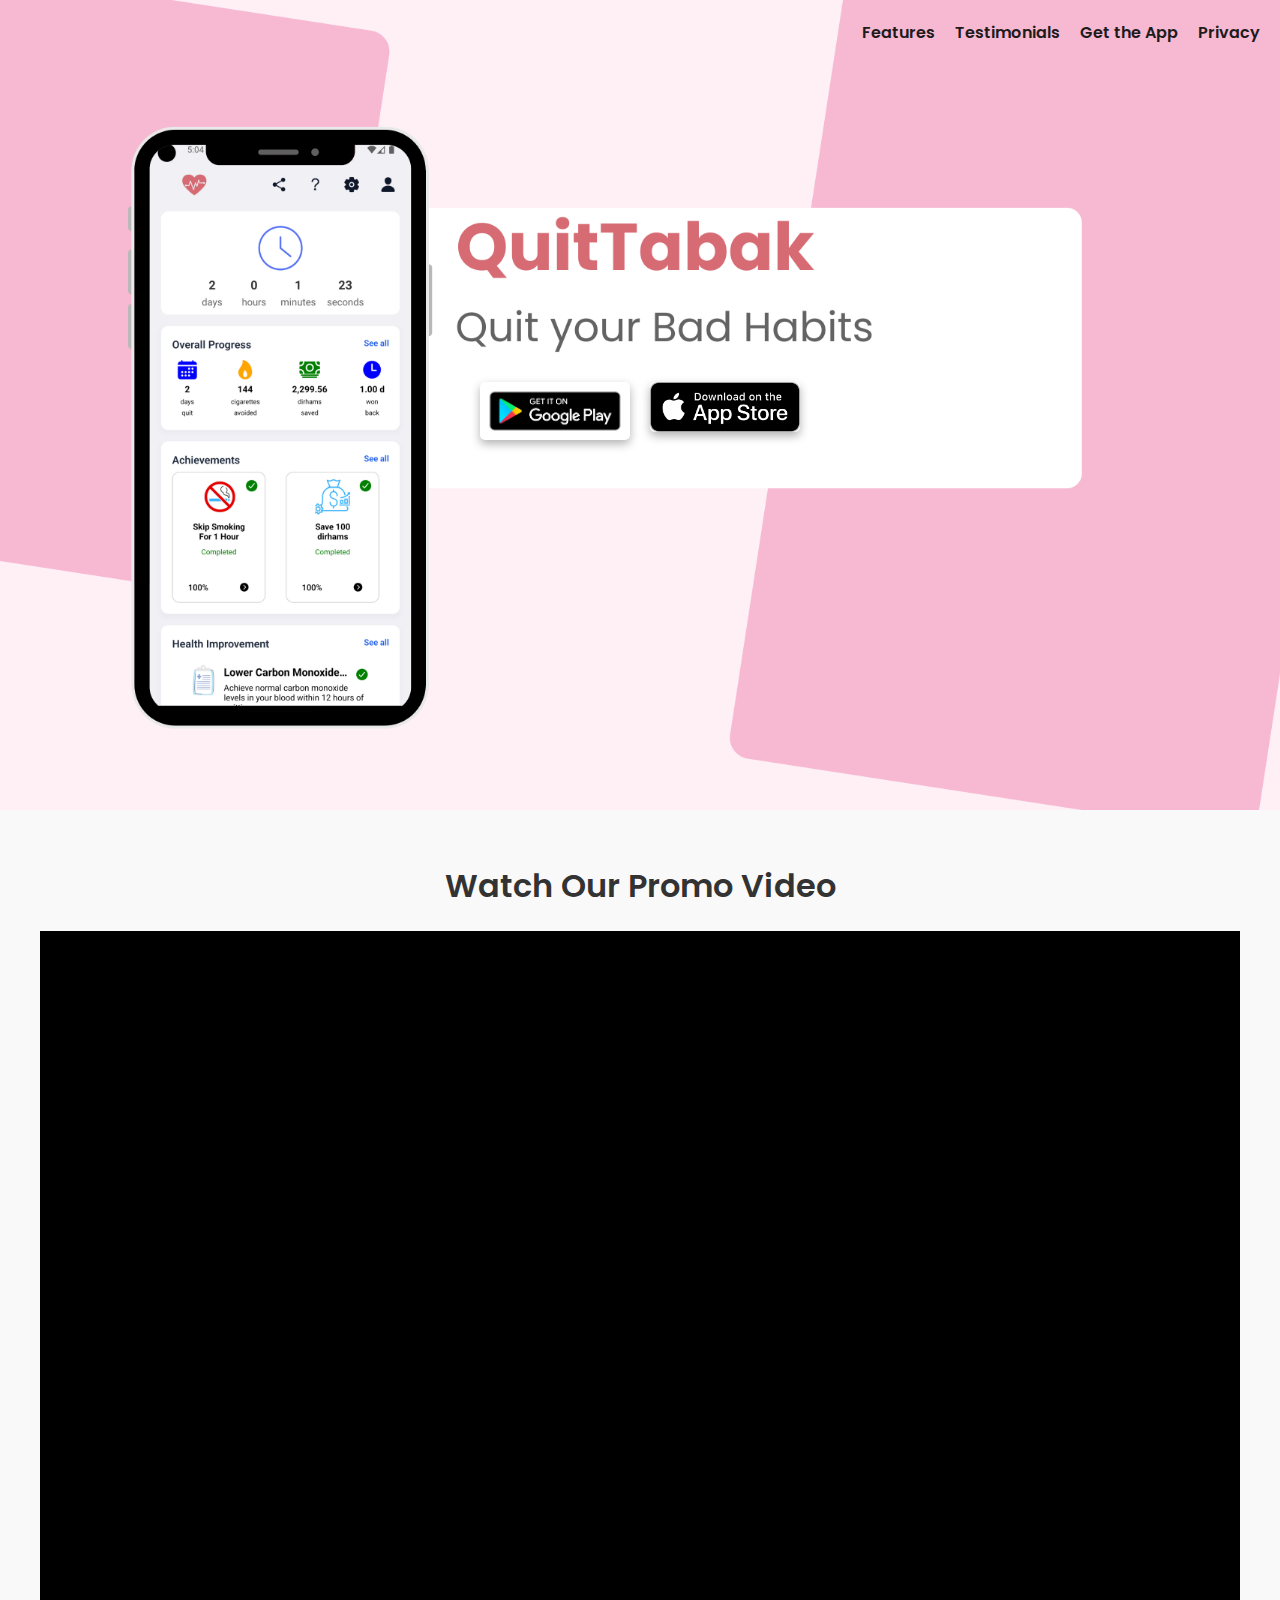
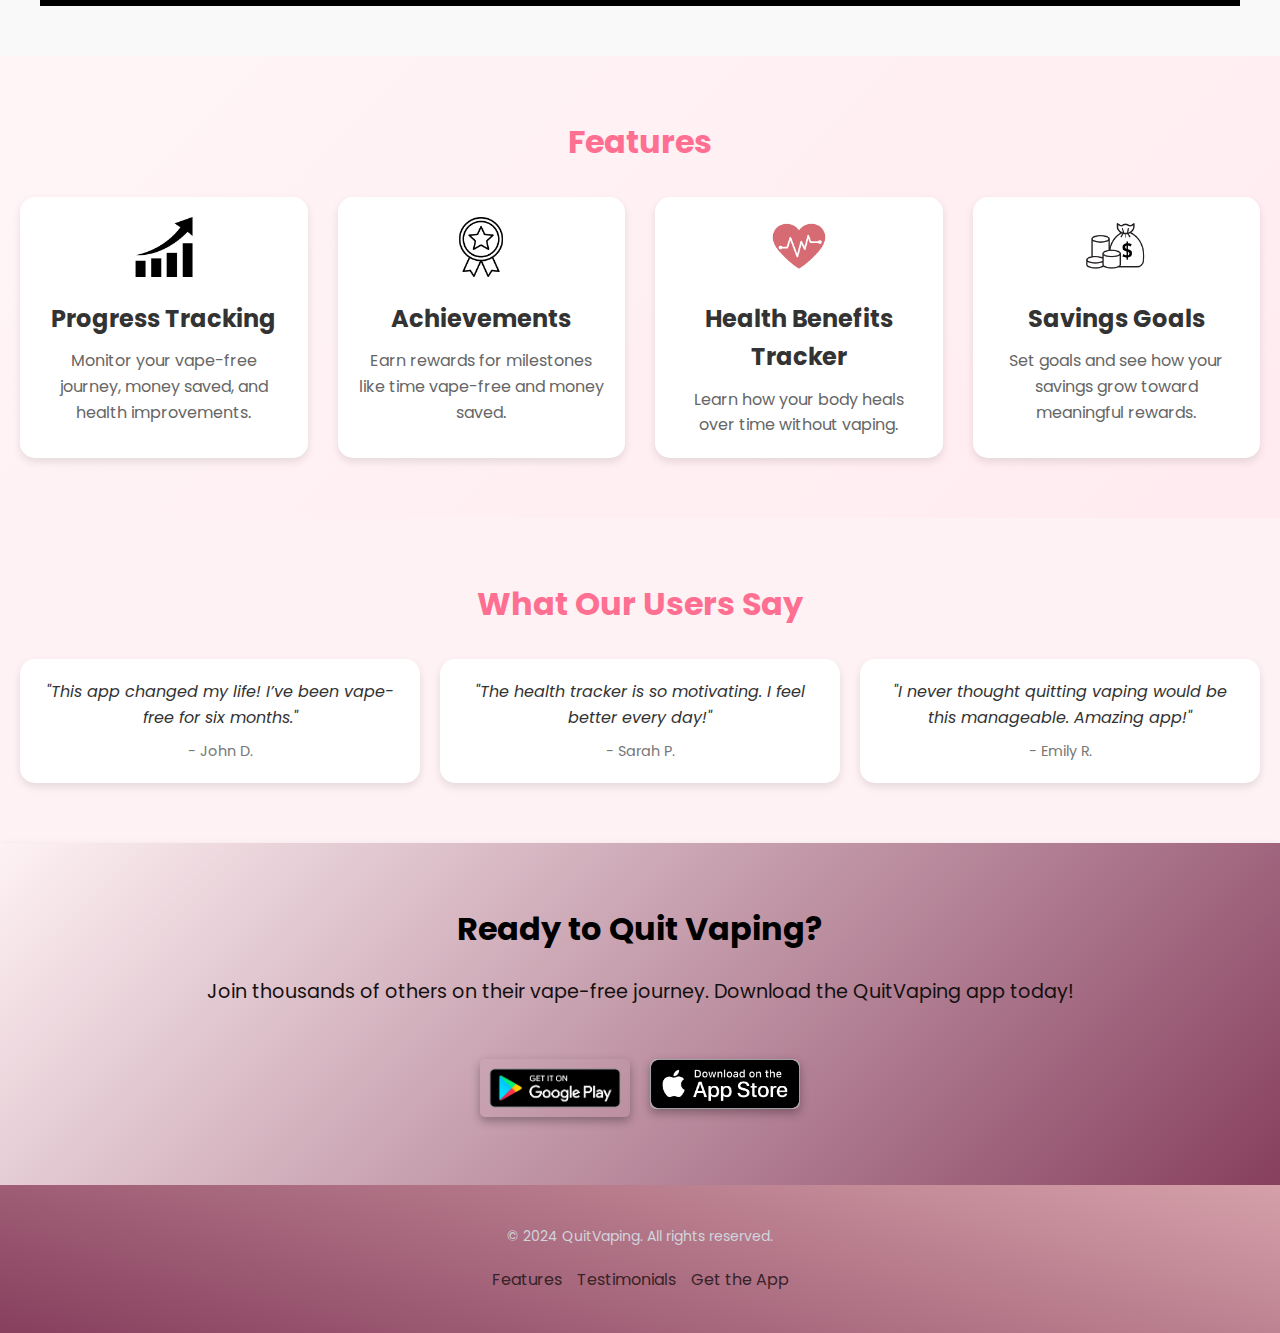
==== index.html @ b0939770 "initial" ====
<!DOCTYPE html>
<html lang="en">

<head>
  <meta charset="UTF-8">
  <meta name="viewport" content="width=device-width, initial-scale=1.0">
  <meta name="description"
    content="QuitVaping - Break free from vaping with progress tracking, achievements, and community support. Start your journey to a healthier life today.">
  <meta name="keywords" content="quit vaping, vaping cessation, stop vaping, motivational app, health tracker">
  <meta name="author" content="QuitVaping">
  <meta property="og:type" content="website">
  <meta property="og:title" content="QuitVaping - Start Your Vape-Free Journey">
  <meta property="og:description"
    content="Track your progress, achieve milestones, and connect with a support community. Quit vaping for good.">
  <meta property="og:image" content="images/app-image.jpg">
  <meta property="og:url" content="quitvaping.missingapps.com">
  <title>QuitVaping - Your Path to a Vape-Free Life</title>
  <link rel="stylesheet" href="styles.css">
  <link rel="icon" href="./images/appLogoBig.png" type="image/x-icon">
  <link href="https://fonts.googleapis.com/css2?family=Poppins:wght@400;600&display=swap" rel="stylesheet">
</head>

<body>
  <!-- Header Section -->
  <header class="header">
    <div class="header-overlay">
      <nav class="navbar">
        <div class="logo">
        </div>
        <ul class="nav-links">
          <li><a href="#features">Features</a></li>
          <li><a href="#testimonials">Testimonials</a></li>
          <li><a href="#cta">Get the App</a></li>
          <li><a href="policy.html">Privacy</a></li>
        </ul>
      </nav>
      <div class="header-content">
        <div class="download-buttons">
          <a href="https://play.google.com/store/apps/details?id=com.missingapps.quitvaping" target="_blank"
            aria-label="Download on Google Play">
            <img src="./images/playstore-icon.png" alt="Get it on Google Play">
          </a>
          <a href="https://apps.apple.com/us/app/quit-vaping-app/id1234567890" target="_blank"
            aria-label="Download on App Store">
            <img src="./images/appstore-icon.png" alt="Download on the App Store">
          </a>
        </div>
      </div>
    </div>
  </header>

  <!-- Video Promo Section -->
  <section id="promo-video" class="promo-video">
    <div class="container">
      <h2 class="section-title">Watch Our Promo Video</h2>
      <div class="video-wrapper">
        <iframe width="560" height="315" src="https://www.youtube.com/embed/Z395ICNd5qQ" title="Quit Vaping App Promo"
          frameborder="0"
          allow="accelerometer; autoplay; clipboard-write; encrypted-media; gyroscope; picture-in-picture"
          allowfullscreen>
        </iframe>
      </div>
    </div>
  </section>

  <!-- Features Section -->
  <section id="features" class="features">
    <div class="container">
      <h2 class="section-title">Features</h2>
      <div class="feature-grid">
        <div class="feature-card">
          <img src="images/icons/2.png" alt="Progress Tracking Icon" />
          <h3>Progress Tracking</h3>
          <p>Monitor your vape-free journey, money saved, and health improvements.</p>
        </div>
        <div class="feature-card">
          <img src="images/icons/1.png" alt="Achievements Icon" />
          <h3>Achievements</h3>
          <p>Earn rewards for milestones like time vape-free and money saved.</p>
        </div>
        <div class="feature-card">
          <img src="images/icons/3.png" alt="Health Benefits Icon" />
          <h3>Health Benefits Tracker</h3>
          <p>Learn how your body heals over time without vaping.</p>
        </div>
        <div class="feature-card">
          <img src="images/icons/4.png" alt="Savings Goals Icon" />
          <h3>Savings Goals</h3>
          <p>Set goals and see how your savings grow toward meaningful rewards.</p>
        </div>
      </div>
    </div>
  </section>

  <!-- Testimonials Section -->
  <section id="testimonials" class="testimonials">
    <div class="container">
      <h2 class="section-title">What Our Users Say</h2>
      <div class="testimonial-grid">
        <div class="testimonial-card">
          <p>"This app changed my life! I’ve been vape-free for six months."</p>
          <span>- John D.</span>
        </div>
        <div class="testimonial-card">
          <p>"The health tracker is so motivating. I feel better every day!"</p>
          <span>- Sarah P.</span>
        </div>
        <div class="testimonial-card">
          <p>"I never thought quitting vaping would be this manageable. Amazing app!"</p>
          <span>- Emily R.</span>
        </div>
      </div>
    </div>
  </section>

  <!-- Call-to-Action Section -->
  <section id="cta" class="cta">
    <div class="container">
      <h2 class="cta-title">Ready to Quit Vaping?</h2>
      <p>Join thousands of others on their vape-free journey. Download the QuitVaping app today!</p>
      <div class="cta-buttons">
        <div class="download-buttons">
          <a href="https://play.google.com/store/apps/details?id=com.missingapps.quitvaping" target="_blank"
            aria-label="Download on Google Play">
            <img src="./images/playstore-icon.png" alt="Get it on Google Play">
          </a>
          <a href="https://apps.apple.com/us/app/quit-vaping-app/id1234567890" target="_blank"
            aria-label="Download on App Store">
            <img src="./images/appstore-icon.png" alt="Download on the App Store">
          </a>
        </div>
      </div>
    </div>
  </section>

  <!-- Footer Section -->
  <footer class="footer">
    <div class="container">
      <p>&copy; 2024 QuitVaping. All rights reserved.</p>
      <ul class="footer-links">
        <li><a href="#features">Features</a></li>
        <li><a href="#testimonials">Testimonials</a></li>
        <li><a href="#cta">Get the App</a></li>
      </ul>
    </div>
  </footer>

  <script src="script.js"></script>
</body>

</html>
---- styles.css ----
/* General Reset */
* {
  margin: 0;
  padding: 0;
  box-sizing: border-box;
}

body {
  font-family: 'Poppins', sans-serif;
  line-height: 1.6;
  background: #fef2f4;
  color: #333;
  scroll-behavior: smooth;
  overflow-x: hidden;
}

/* Header Section */
.header {
  position: relative;
  height: 90vh;
  background-image: url('./images/bg3-web.png');
  background-size: cover;
  background-position: center;
  display: flex;
  align-items: center;
  justify-content: center;
  color: white;
  text-align: center;
}

.header-overlay {
  width: 100%;
  height: 100%;
  padding: 20px;
  display: flex;
  flex-direction: column;
  justify-content: space-around;
  background: rgba(0, 0, 0, 00); /* Semi-transparent overlay */
}

.navbar {
  display: flex;
  justify-content: space-between;
  align-items: center;
  padding: 20px 40px;
  position: absolute;
  top: 0;
  width: 100%;
  z-index: 10;
}

.navbar .logo {
  font-size: 1.8rem;
  font-weight: 700;
  text-transform: uppercase;
  color: #fff;
}

.nav-links {
  list-style: none;
  display: flex;
  gap: 20px;
}

.nav-links li a {
  text-decoration: none;
  color: #1e1b1b;
  font-size: 1rem;
  font-weight: 600;
  transition: color 0.3s ease;
}

.nav-links li a:hover {
  color: #ff6f91;
}

.download-buttons {
  display: flex;
  justify-content: center;
  gap: 20px;
  margin-top: 20px;
}

.download-buttons img {
  width: 130px;
  transition: transform 0.3s ease;
}

.download-buttons img:hover {
  transform: scale(1.1);
}

/* Features Section */
.features {
  background: linear-gradient(135deg, #fff5f7, #ffebf0);
  padding: 60px 20px;
  text-align: center;
}

.features .section-title {
  font-size: 2rem;
  font-weight: 700;
  margin-bottom: 30px;
  color: #ff6f91;
}

.feature-grid {
  display: grid;
  grid-template-columns: repeat(auto-fit, minmax(250px, 1fr));
  gap: 30px;
}

.feature-card {
  background: white;
  padding: 20px;
  border-radius: 15px;
  box-shadow: 0 4px 8px rgba(0, 0, 0, 0.1);
  text-align: center;
  transition: transform 0.3s ease, box-shadow 0.3s ease;
}

.feature-card:hover {
  transform: translateY(-10px);
  box-shadow: 0 8px 16px rgba(0, 0, 0, 0.2);
}

.feature-card img {
  width: 60px;
  margin-bottom: 15px;
}

.feature-card h3 {
  font-size: 1.5rem;
  margin-bottom: 10px;
  color: #333;
}

.feature-card p {
  font-size: 1rem;
  color: #666;
}

/* Testimonials Section */
.testimonials {
  background: #fef2f4;
  padding: 60px 20px;
  text-align: center;
}

.testimonials .section-title {
  font-size: 2rem;
  font-weight: 700;
  margin-bottom: 30px;
  color: #ff6f91;
}

.testimonial-grid {
  display: grid;
  grid-template-columns: repeat(auto-fit, minmax(250px, 1fr));
  gap: 20px;
}

.testimonial-card {
  background: white;
  padding: 20px;
  border-radius: 15px;
  box-shadow: 0 4px 8px rgba(0, 0, 0, 0.1);
}

.testimonial-card p {
  font-style: italic;
  font-size: 1rem;
  color: #333;
}

.testimonial-card span {
  display: block;
  margin-top: 10px;
  font-size: 0.9rem;
  color: #777;
}

/* Footer Section */
.footer {
  background: linear-gradient(195deg,  #d5a0a9,#87405e);
  color: #fff;
  padding: 30px 20px;
  text-align: center;
}

.footer-links {
  list-style: none;
  display: flex;
  justify-content: center;
  gap: 15px;
  margin-top: 15px;
}

.footer-links li a {
  color: #000000;
  text-decoration: none;
  font-size: 1rem;
}

.footer-links li a:hover {
  color: #ff9fad;
}

/* Media Queries */
@media (max-width: 1024px) {
  .navbar {
    flex-direction: column;
    align-self: center;
  }

  .nav-links {
    flex-direction: column;
    align-items: center;
  }

  .download-buttons {
    margin-top: 0px;
  }
  .header {
    position: relative;
    height: 90vh;
    background-image: url('./images/bg-phone.png');
    background-size: cover;
    background-position: center;
    display: flex;
    align-items: center;
    justify-content: center;
    color: white;
    text-align: center;
}
}

/* Call-to-Action Section */
.cta {
  
/*   background: #fce7eb; /* Eye-catching gradient */ 
  background: linear-gradient(135deg,  #fef2f4, #87405e);
  color: white;
  padding: 60px 20px;
  text-align: center;
  border-radius: 0px;
  margin: 0px auto; /* Adds space around the section */
  box-shadow: 0 4px 10px rgba(0, 0, 0, 0.1); /* Soft shadow */
}

.cta-title {
  font-size: 2rem;
  font-weight: 700;
  margin-bottom: 20px;
  color: #000;
}

.cta p {
  font-size: 1.2rem;
  margin-bottom: 30px;
  line-height: 1.8;
  color: #141010;
}

.cta-buttons {
  display: flex;
  justify-content: center;
  gap: 20px;
  flex-wrap: wrap; /* Ensures buttons wrap on smaller screens */
}

.cta-buttons .btn {
  padding: 15px 30px;
  font-size: 1rem;
  font-weight: 600;
  text-transform: uppercase;
  border-radius: 5px;
  text-decoration: none;
  transition: all 0.3s ease;
}

.cta-buttons .btn-primary {
  background-color: #0077ff;
  color: white;
  border: none;
}

.cta-buttons .btn-primary:hover {
  background-color: #0056cc;
  transform: scale(1.05);
}

.cta-buttons .btn-secondary {
  background-color: #333;
  color: white;
  border: none;
}

.cta-buttons .btn-secondary:hover {
  background-color: #111;
  transform: scale(1.05);
}

/* Responsive Design */
@media (max-width: 768px) {
  .cta {
    padding: 40px 15px;
  }

  .cta-title {
    font-size: 1.8rem;
  }

  .cta p {
    font-size: 1rem;
  }

  .cta-buttons {
    flex-direction: column;
    gap: 15px;
  }
}

/* Header Content Styles */
.header-content {
  color: white; /* Text color for readability */
  text-align: center;
  padding: 20px;
  border-radius: 10px; /* Soft rounded corners */
  max-width: 600px; /* Limit content width for better readability */
  margin: 0 auto; /* Center the content */

  justify-content: center;
  align-items: center;
}

.header-content h1 {
  font-size: 2.5rem;
  font-weight: 700;
  margin-bottom: 15px;
  text-transform: uppercase;
}

.header-content p {
  font-size: 1.2rem;
  line-height: 1.6;
  margin-bottom: 30px;
}

.download-buttons {
  display: flex;
  justify-content: center;
  gap: 20px; /* Space between buttons */
}

.download-buttons a {
  display: inline-block;
  transition: transform 0.3s ease;
}

.download-buttons a:hover {
  transform: scale(1.1); /* Slight zoom on hover */
}

.download-buttons img {
  width: 150px; /* Standard size for the icons */
  height: auto;
  border-radius: 5px; /* Subtle rounding for a softer look */
  box-shadow: 0 4px 10px rgba(0, 0, 0, 0.3); /* Adds depth */
  transition: transform 0.3s ease, box-shadow 0.3s ease;
}

.download-buttons img:hover {
  transform: scale(1.15); /* Enhanced zoom effect on hover */
  box-shadow: 0 6px 15px rgba(0, 0, 0, 0.5); /* Stronger shadow on hover */
}

/* Responsive Design */
@media (max-width: 768px) {
  .header-content h1 {
    font-size: 2rem;
  }

  .header-content p {
    font-size: 1rem;
  }

  .download-buttons img {
    width: 120px; /* Reduce button size on smaller screens */
  }
}






/* Footer Section */
.footer {
  background-color: #1a1a1a; /* Dark background for contrast */
  color: #f9fafb; /* Light text for readability */
  padding: 40px 20px;
  text-align: center;
  font-size: 14px;
}

.footer .container {
  max-width: 1200px;
  margin: 0 auto;
}

.footer p {
  margin-bottom: 20px;
  font-size: 14px;
  color: #d1d5db; /* Subtle gray for less emphasis */
}

.footer-links {
  list-style: none;
  display: flex;
  justify-content: center;
  flex-wrap: wrap;
  gap: 15px;
  margin: 0;
}

.footer-links li {
  display: inline;
}

.footer-links li a {
  color: #372227; /* Vibrant color for links */
  text-decoration: none;
  font-size: 16px;
  transition: color 0.3s ease;
}

.footer-links li a:hover {
  color: #ff99ac; /* Slightly lighter on hover for visual feedback */
}

.footer-links li a:focus {
  outline: 2px solid #ff6f91; /* Accessibility focus outline */
  outline-offset: 2px;
}

@media (max-width: 768px) {
  .footer-links {
    flex-direction: column; /* Stack links on smaller screens */
    gap: 10px;
  }
}


/* Promo Video Section */
.promo-video {
  padding: 50px 20px;
  background-color: #f9f9f9; /* Light background to distinguish the section */
  text-align: center;
}

.promo-video .container {
  max-width: 1200px;
  margin: 0 auto;
}

.promo-video .section-title {
  font-size: 2rem;
  font-weight: 600;
  color: #333;
  margin-bottom: 20px;
  font-family: 'Poppins', sans-serif;
}

.video-wrapper {
  position: relative;
  padding-bottom: 56.25%; /* 16:9 aspect ratio */
  height: 0;
  overflow: hidden;
  max-width: 100%;
  background-color: #000; /* Background for video loading */
}

.video-wrapper iframe {
  position: absolute;
  top: 0;
  left: 0;
  width: 100%;
  height: 100%;
  border: none;
}
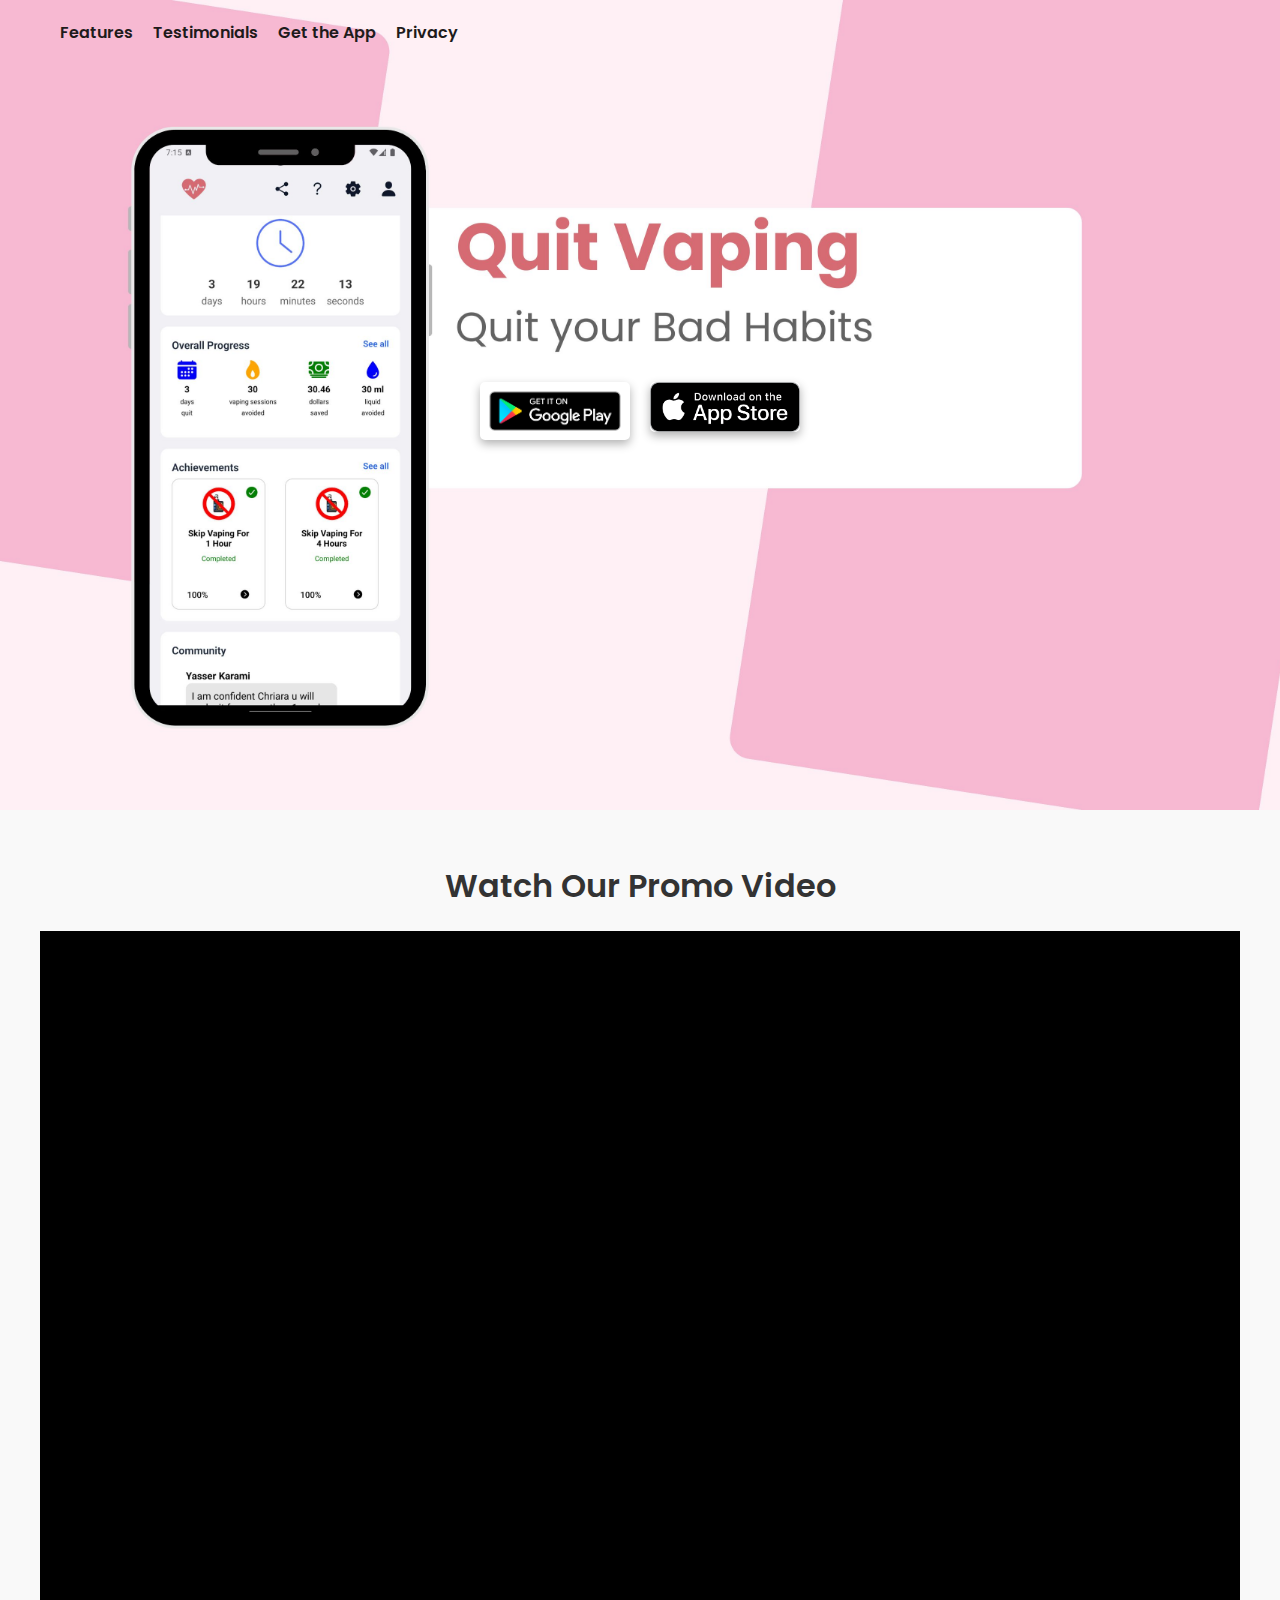
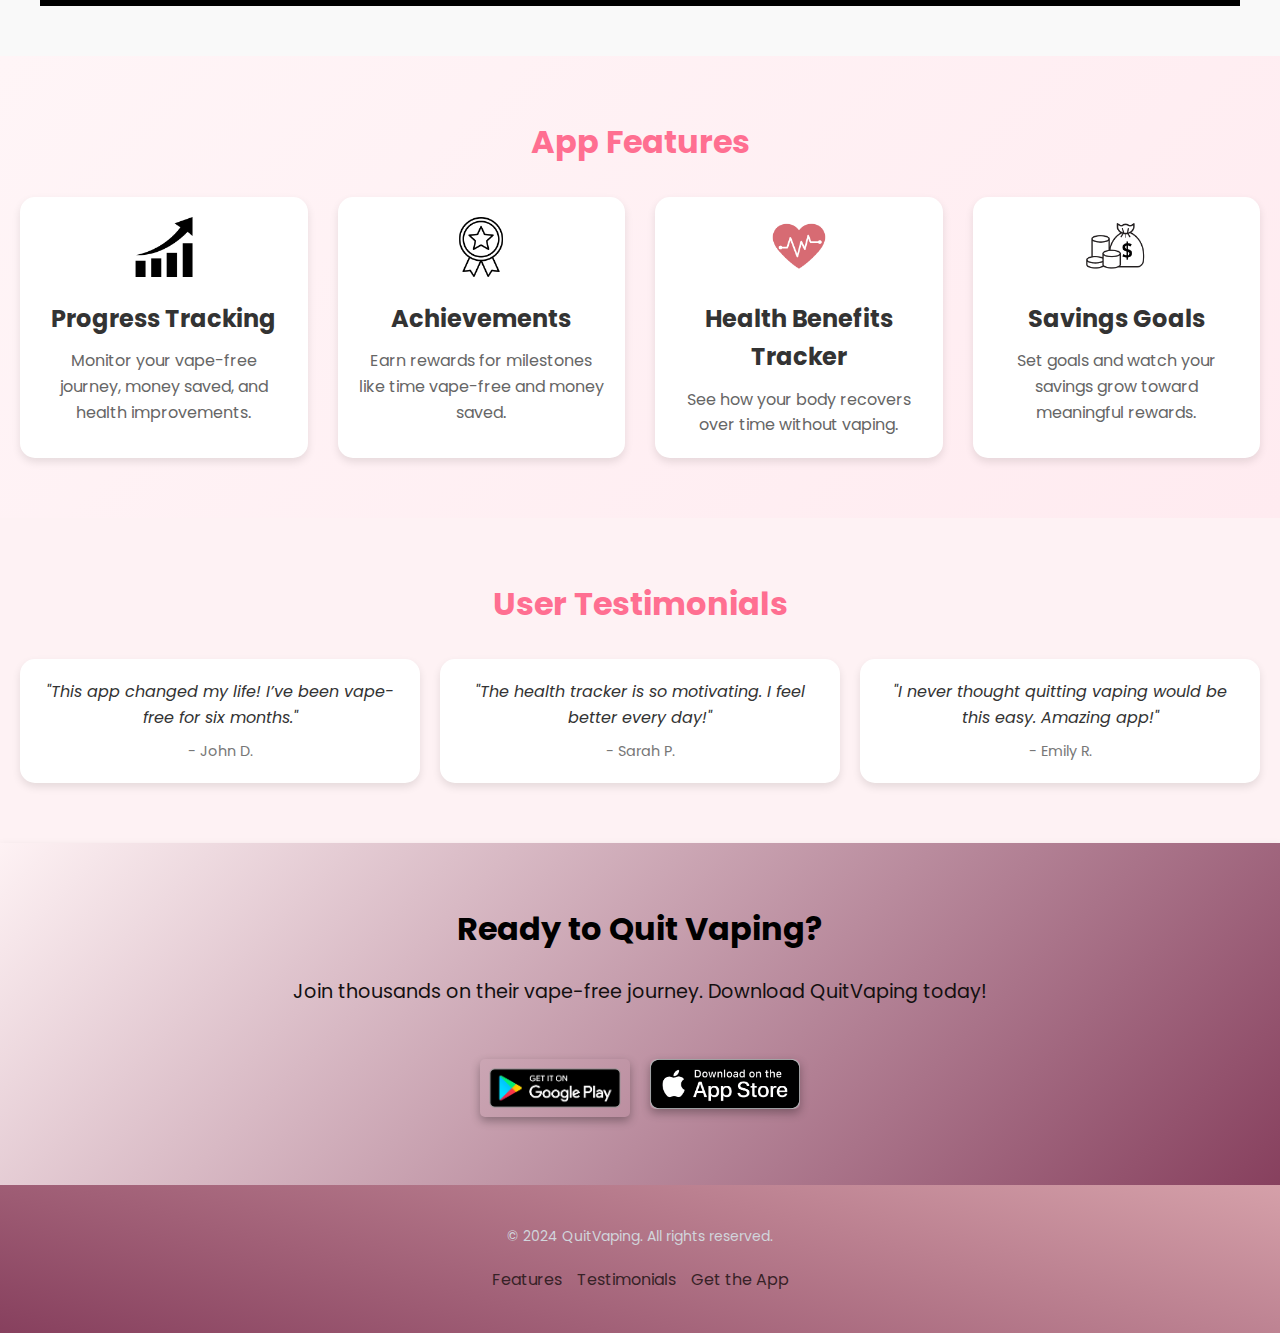
==== commit 2e4c2a07: "ok" ====
--- a/index.html
+++ b/index.html
@@ -4,20 +4,61 @@
 <head>
   <meta charset="UTF-8">
   <meta name="viewport" content="width=device-width, initial-scale=1.0">
+  <meta name="robots" content="index, follow">
   <meta name="description"
-    content="QuitVaping - Break free from vaping with progress tracking, achievements, and community support. Start your journey to a healthier life today.">
-  <meta name="keywords" content="quit vaping, vaping cessation, stop vaping, motivational app, health tracker">
+    content="Quit vaping with QuitVaping - the ultimate app for tracking progress, setting goals, and joining a supportive community. Take control of your health today!">
+  <meta name="keywords"
+    content="quit vaping, vaping cessation, stop vaping, quit nicotine, vape-free,quit vaping mobile app,quit vaping android app,soft quit vaping, smoking cessation app">
   <meta name="author" content="QuitVaping">
+<!-- Open Graph Meta Tags -->
   <meta property="og:type" content="website">
   <meta property="og:title" content="QuitVaping - Start Your Vape-Free Journey">
   <meta property="og:description"
-    content="Track your progress, achieve milestones, and connect with a support community. Quit vaping for good.">
-  <meta property="og:image" content="images/app-image.jpg">
-  <meta property="og:url" content="quitvaping.missingapps.com">
+    content="Track progress, achieve milestones, and join a support community. Quit vaping today.">
+  <meta property="og:image" content="https://quitvaping.missingapps.com/images/app-image.jpg">
+  <meta property="og:url" content="https://quitvaping.missingapps.com">
+
+  <!-- Twitter Meta Tags -->
+  <meta name="twitter:card" content="summary_large_image">
+  <meta name="twitter:title" content="QuitVaping - Your Path to a Vape-Free Life">
+  <meta name="twitter:description"
+    content="Quit vaping with motivation, tracking, and community support. Get started today!">
+  <meta name="twitter:image" content="https://quitvaping.missingapps.com/images/app-image.jpg">
+
   <title>QuitVaping - Your Path to a Vape-Free Life</title>
+<!-- Canonical URL -->
+<link rel="canonical" href="https://quitvaping.missingapps.com">
+
+<!-- Stylesheets -->
   <link rel="stylesheet" href="styles.css">
-  <link rel="icon" href="./images/appLogoBig.png" type="image/x-icon">
+  <link rel="icon" href="images/appLogoBig.png" type="image/x-icon">
   <link href="https://fonts.googleapis.com/css2?family=Poppins:wght@400;600&display=swap" rel="stylesheet">
+<!-- Structured Data (JSON-LD) -->
+<script type="application/ld+json">
+    {
+      "@context": "https://schema.org",
+      "@type": "MobileApplication",
+      "name": "QuitVaping",
+      "operatingSystem": "Android",
+      "applicationCategory": "HealthApplication",
+      "aggregateRating": {
+        "@type": "AggregateRating",
+        "ratingValue": "4.8",
+        "ratingCount": "5000"
+      },
+      "offers": {
+        "@type": "Offer",
+        "price": "0",
+        "priceCurrency": "USD"
+      },
+      "url": "https://quitvaping.missingapps.com",
+      "image": "https://quitvaping.missingapps.com/images/app-image.jpg",
+      "sameAs": [
+        "https://play.google.com/store/apps/details?id=com.missingapps.quitvaping",
+        "https://twitter.com/quitvapingapp"
+      ]
+    }
+  </script>
 </head>
 
 <body>
@@ -25,8 +66,7 @@
   <header class="header">
     <div class="header-overlay">
       <nav class="navbar">
-        <div class="logo">
-        </div>
+
         <ul class="nav-links">
           <li><a href="#features">Features</a></li>
           <li><a href="#testimonials">Testimonials</a></li>
@@ -35,14 +75,15 @@
         </ul>
       </nav>
       <div class="header-content">
+
         <div class="download-buttons">
           <a href="https://play.google.com/store/apps/details?id=com.missingapps.quitvaping" target="_blank"
-            aria-label="Download on Google Play">
-            <img src="./images/playstore-icon.png" alt="Get it on Google Play">
+            aria-label="Download on Google Play" rel="nofollow noopener">
+            <img src="./images/playstore-icon.png" alt="Download QuitVaping on Google Play">
           </a>
           <a href="https://apps.apple.com/us/app/quit-vaping-app/id1234567890" target="_blank"
-            aria-label="Download on App Store">
-            <img src="./images/appstore-icon.png" alt="Download on the App Store">
+            aria-label="Download on App Store" rel="nofollow noopener">
+            <img src="./images/appstore-icon.png" alt="Download QuitVaping on the App Store">
           </a>
         </div>
       </div>
@@ -54,7 +95,7 @@
     <div class="container">
       <h2 class="section-title">Watch Our Promo Video</h2>
       <div class="video-wrapper">
-        <iframe width="560" height="315" src="https://www.youtube.com/embed/Z395ICNd5qQ" title="Quit Vaping App Promo"
+        <iframe width="560" height="315" src="https://www.youtube.com/embed/Z395ICNd5qQ" title="Quit Vaping App Promo Video"
           frameborder="0"
           allow="accelerometer; autoplay; clipboard-write; encrypted-media; gyroscope; picture-in-picture"
           allowfullscreen>
@@ -66,27 +107,27 @@
   <!-- Features Section -->
   <section id="features" class="features">
     <div class="container">
-      <h2 class="section-title">Features</h2>
+      <h2 class="section-title">App Features</h2>
       <div class="feature-grid">
         <div class="feature-card">
-          <img src="images/icons/2.png" alt="Progress Tracking Icon" />
+          <img src="images/icons/2.png" alt="Track Your Progress">
           <h3>Progress Tracking</h3>
           <p>Monitor your vape-free journey, money saved, and health improvements.</p>
         </div>
         <div class="feature-card">
-          <img src="images/icons/1.png" alt="Achievements Icon" />
+          <img src="images/icons/1.png" alt="Achievements">
           <h3>Achievements</h3>
           <p>Earn rewards for milestones like time vape-free and money saved.</p>
         </div>
         <div class="feature-card">
-          <img src="images/icons/3.png" alt="Health Benefits Icon" />
+          <img src="images/icons/3.png" alt="Health Benefits">
           <h3>Health Benefits Tracker</h3>
-          <p>Learn how your body heals over time without vaping.</p>
+          <p>See how your body recovers over time without vaping.</p>
         </div>
         <div class="feature-card">
-          <img src="images/icons/4.png" alt="Savings Goals Icon" />
+          <img src="images/icons/4.png" alt="Savings Goals">
           <h3>Savings Goals</h3>
-          <p>Set goals and see how your savings grow toward meaningful rewards.</p>
+          <p>Set goals and watch your savings grow toward meaningful rewards.</p>
         </div>
       </div>
     </div>
@@ -95,7 +136,7 @@
   <!-- Testimonials Section -->
   <section id="testimonials" class="testimonials">
     <div class="container">
-      <h2 class="section-title">What Our Users Say</h2>
+      <h2 class="section-title">User Testimonials</h2>
       <div class="testimonial-grid">
         <div class="testimonial-card">
           <p>"This app changed my life! I’ve been vape-free for six months."</p>
@@ -106,7 +147,7 @@
           <span>- Sarah P.</span>
         </div>
         <div class="testimonial-card">
-          <p>"I never thought quitting vaping would be this manageable. Amazing app!"</p>
+          <p>"I never thought quitting vaping would be this easy. Amazing app!"</p>
           <span>- Emily R.</span>
         </div>
       </div>
@@ -117,18 +158,18 @@
   <section id="cta" class="cta">
     <div class="container">
       <h2 class="cta-title">Ready to Quit Vaping?</h2>
-      <p>Join thousands of others on their vape-free journey. Download the QuitVaping app today!</p>
+      <p>Join thousands on their vape-free journey. Download QuitVaping today!</p>
       <div class="cta-buttons">
         <div class="download-buttons">
-          <a href="https://play.google.com/store/apps/details?id=com.missingapps.quitvaping" target="_blank"
-            aria-label="Download on Google Play">
-            <img src="./images/playstore-icon.png" alt="Get it on Google Play">
+          <a href="https://play.google.com/store/apps/details?id=com.missingapps.quitvaping" rel="nofollow noopener"
+            target="_blank" aria-label="Download Quit Vaping on Google Play">
+            <img src="./images/playstore-icon.png" alt="Get QuitVaping on Google Play">
           </a>
-          <a href="https://apps.apple.com/us/app/quit-vaping-app/id1234567890" target="_blank"
-            aria-label="Download on App Store">
-            <img src="./images/appstore-icon.png" alt="Download on the App Store">
+          <a href="https://apps.apple.com/us/app/quit-vaping-app/id1234567890" rel="nofollow noopener" target="_blank"
+            aria-label="Download Quit Vaping on App Store">
+            <img src="./images/appstore-icon.png" alt="Get QuitVaping on  App Store">
           </a>
-        </div>
+          </div>
       </div>
     </div>
   </section>
@@ -142,7 +183,7 @@
         <li><a href="#testimonials">Testimonials</a></li>
         <li><a href="#cta">Get the App</a></li>
       </ul>
-    </div>
+      </div>
   </footer>
 
   <script src="script.js"></script>
--- a/styles.css
+++ b/styles.css
@@ -18,7 +18,7 @@
 .header {
   position: relative;
   height: 90vh;
-  background-image: url('./images/bg3-web.png');
+  background-image: url('./images/bg3-web.jpg');
   background-size: cover;
   background-position: center;
   display: flex;
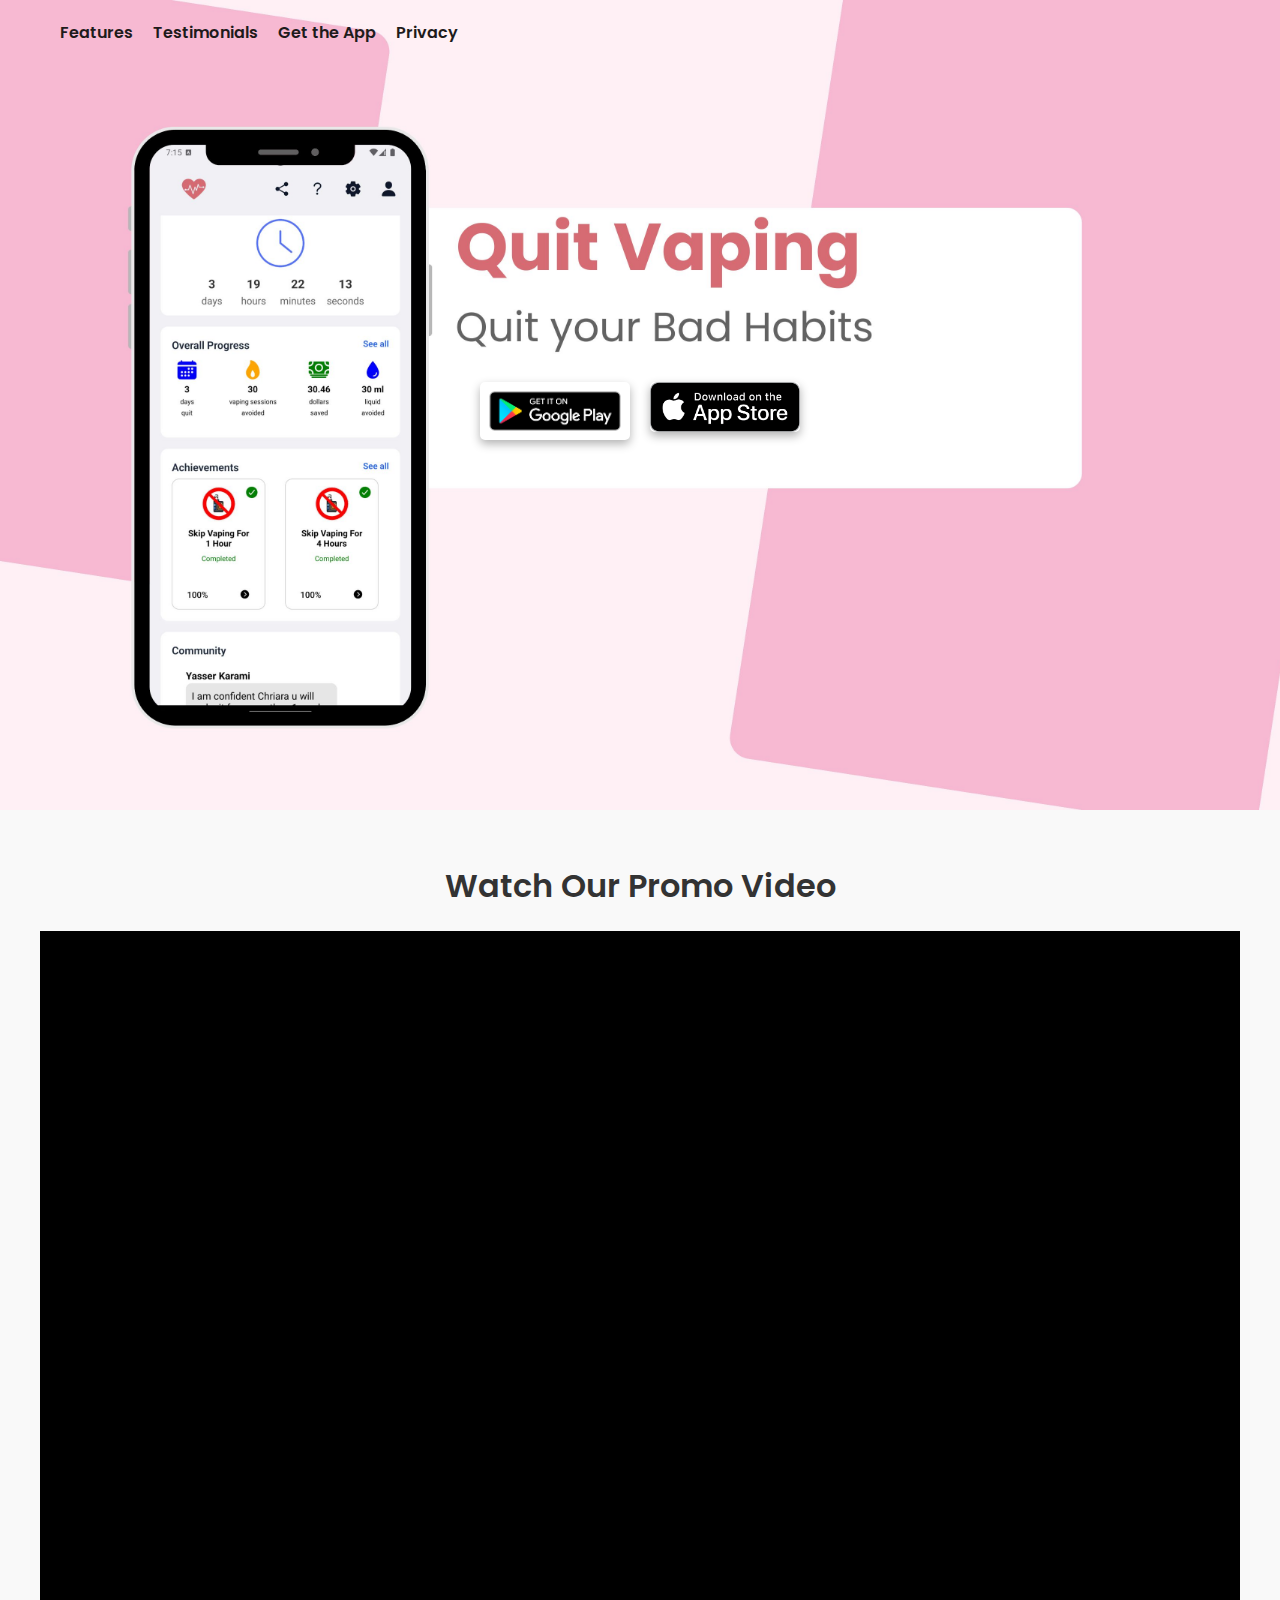
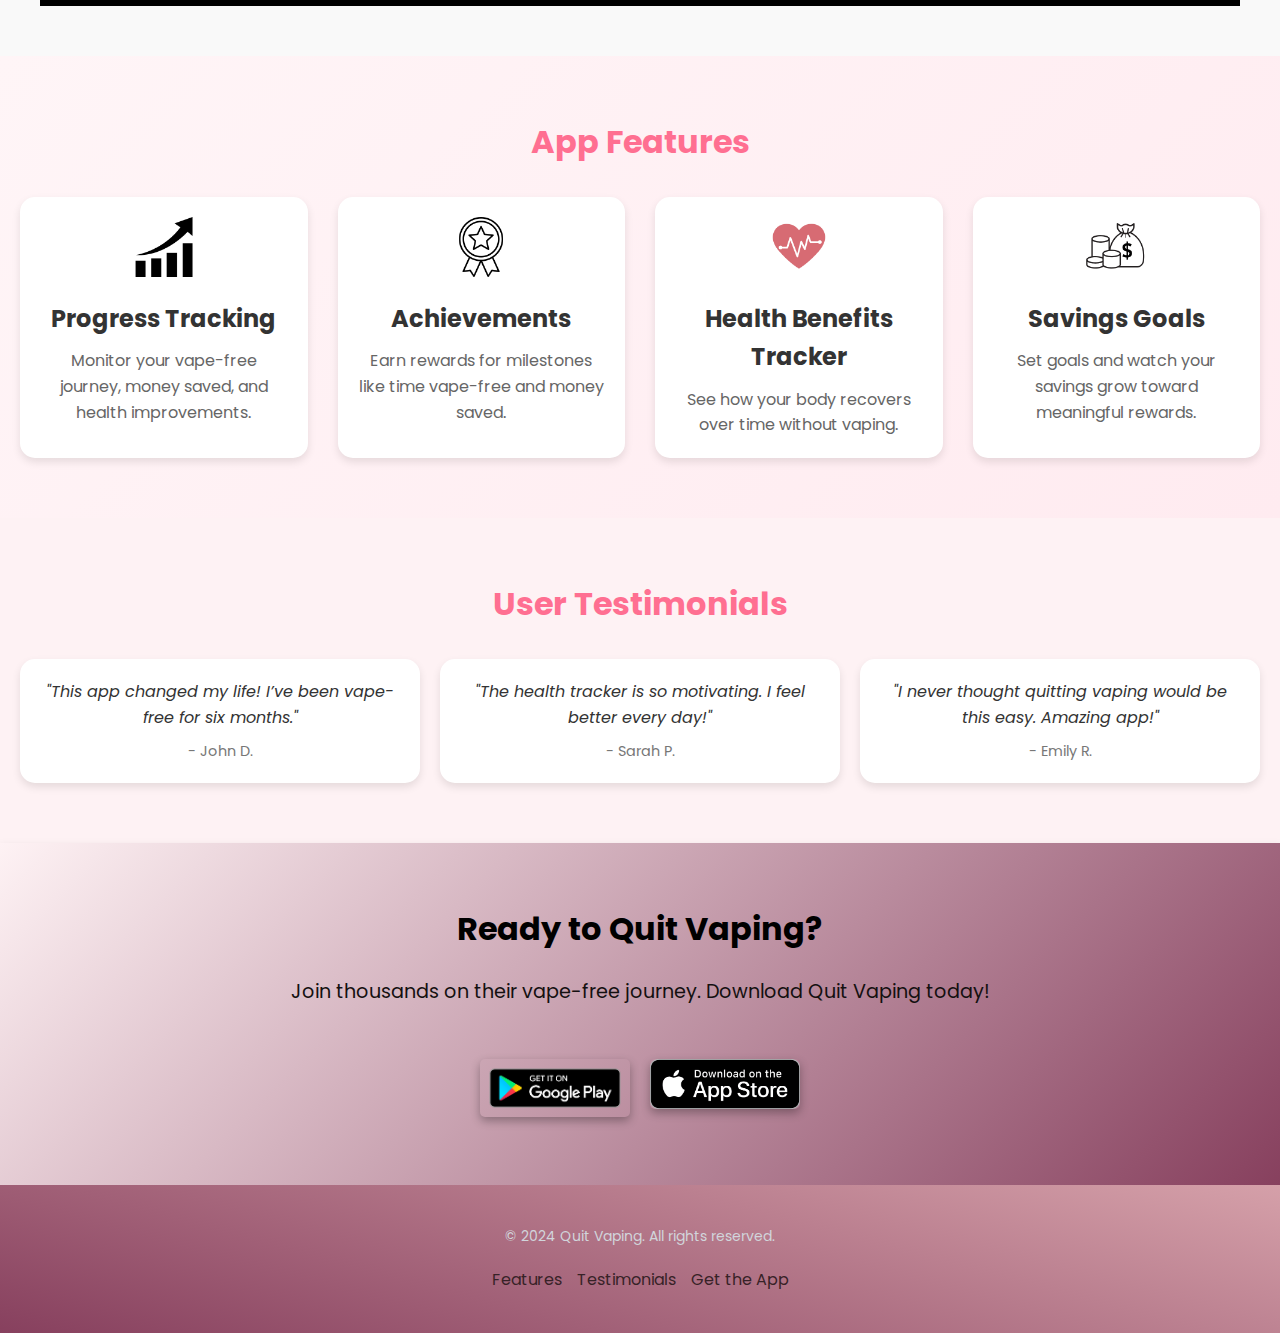
==== commit 663c8e3c: "imrovde all" ====
--- a/index.html
+++ b/index.html
@@ -6,39 +6,39 @@
   <meta name="viewport" content="width=device-width, initial-scale=1.0">
   <meta name="robots" content="index, follow">
   <meta name="description"
-    content="Quit vaping with QuitVaping - the ultimate app for tracking progress, setting goals, and joining a supportive community. Take control of your health today!">
+    content="Quit vaping with Quit Vaping - the ultimate app for tracking progress, setting goals, and joining a supportive community. Take control of your health today!">
   <meta name="keywords"
     content="quit vaping, vaping cessation, stop vaping, quit nicotine, vape-free,quit vaping mobile app,quit vaping android app,soft quit vaping, smoking cessation app">
-  <meta name="author" content="QuitVaping">
-<!-- Open Graph Meta Tags -->
+  <meta name="author" content="Quit Vaping">
+  <!-- Open Graph Meta Tags -->
   <meta property="og:type" content="website">
-  <meta property="og:title" content="QuitVaping - Start Your Vape-Free Journey">
+  <meta property="og:title" content="Quit Vaping - Start Your Vape-Free Journey">
   <meta property="og:description"
-    content="Track progress, achieve milestones, and join a support community. Quit vaping today.">
+    content="Quitting vaping is tough, but you don’t have to do it all at once! With our Soft Quitting feature, you can gradually reduce vaping until you’re ready to quit completely. Whether you want to stop instantly or take it step by step, our app keeps you motivated, on track, and in control.. Quit vaping today.">
   <meta property="og:image" content="https://quitvaping.missingapps.com/images/app-image.jpg">
   <meta property="og:url" content="https://quitvaping.missingapps.com">
 
   <!-- Twitter Meta Tags -->
   <meta name="twitter:card" content="summary_large_image">
-  <meta name="twitter:title" content="QuitVaping - Your Path to a Vape-Free Life">
+  <meta name="twitter:title" content="Quit Vaping - Your Path to a Vape-Free Life">
   <meta name="twitter:description"
     content="Quit vaping with motivation, tracking, and community support. Get started today!">
   <meta name="twitter:image" content="https://quitvaping.missingapps.com/images/app-image.jpg">
 
-  <title>QuitVaping - Your Path to a Vape-Free Life</title>
-<!-- Canonical URL -->
-<link rel="canonical" href="https://quitvaping.missingapps.com">
+  <title>Quit Vaping - Your Path to a Vape-Free Life</title>
+  <!-- Canonical URL -->
+  <link rel="canonical" href="https://quitvaping.missingapps.com">
 
-<!-- Stylesheets -->
+  <!-- Stylesheets -->
   <link rel="stylesheet" href="styles.css">
   <link rel="icon" href="images/appLogoBig.png" type="image/x-icon">
   <link href="https://fonts.googleapis.com/css2?family=Poppins:wght@400;600&display=swap" rel="stylesheet">
-<!-- Structured Data (JSON-LD) -->
-<script type="application/ld+json">
+  <!-- Structured Data (JSON-LD) -->
+  <script type="application/ld+json">
     {
       "@context": "https://schema.org",
       "@type": "MobileApplication",
-      "name": "QuitVaping",
+      "name": "Quit Vaping",
       "operatingSystem": "Android",
       "applicationCategory": "HealthApplication",
       "aggregateRating": {
@@ -79,11 +79,11 @@
         <div class="download-buttons">
           <a href="https://play.google.com/store/apps/details?id=com.missingapps.quitvaping" target="_blank"
             aria-label="Download on Google Play" rel="nofollow noopener">
-            <img src="./images/playstore-icon.png" alt="Download QuitVaping on Google Play">
+            <img src="./images/playstore-icon.png" alt="Download Quit Vaping on Google Play">
           </a>
           <a href="https://apps.apple.com/us/app/quit-vaping-app/id1234567890" target="_blank"
             aria-label="Download on App Store" rel="nofollow noopener">
-            <img src="./images/appstore-icon.png" alt="Download QuitVaping on the App Store">
+            <img src="./images/appstore-icon.png" alt="Download Quit Vaping on the App Store">
           </a>
         </div>
       </div>
@@ -158,18 +158,18 @@
   <section id="cta" class="cta">
     <div class="container">
       <h2 class="cta-title">Ready to Quit Vaping?</h2>
-      <p>Join thousands on their vape-free journey. Download QuitVaping today!</p>
+      <p>Join thousands on their vape-free journey. Download Quit Vaping today!</p>
       <div class="cta-buttons">
         <div class="download-buttons">
           <a href="https://play.google.com/store/apps/details?id=com.missingapps.quitvaping" rel="nofollow noopener"
             target="_blank" aria-label="Download Quit Vaping on Google Play">
-            <img src="./images/playstore-icon.png" alt="Get QuitVaping on Google Play">
+            <img src="./images/playstore-icon.png" alt="Get Quit Vaping on Google Play">
           </a>
           <a href="https://apps.apple.com/us/app/quit-vaping-app/id1234567890" rel="nofollow noopener" target="_blank"
             aria-label="Download Quit Vaping on App Store">
-            <img src="./images/appstore-icon.png" alt="Get QuitVaping on  App Store">
+            <img src="./images/appstore-icon.png" alt="Get Quit Vaping on  App Store">
           </a>
-          </div>
+        </div>
       </div>
     </div>
   </section>
@@ -177,13 +177,13 @@
   <!-- Footer Section -->
   <footer class="footer">
     <div class="container">
-      <p>&copy; 2024 QuitVaping. All rights reserved.</p>
+      <p>&copy; 2024 Quit Vaping. All rights reserved.</p>
       <ul class="footer-links">
         <li><a href="#features">Features</a></li>
         <li><a href="#testimonials">Testimonials</a></li>
         <li><a href="#cta">Get the App</a></li>
       </ul>
-      </div>
+    </div>
   </footer>
 
   <script src="script.js"></script>
